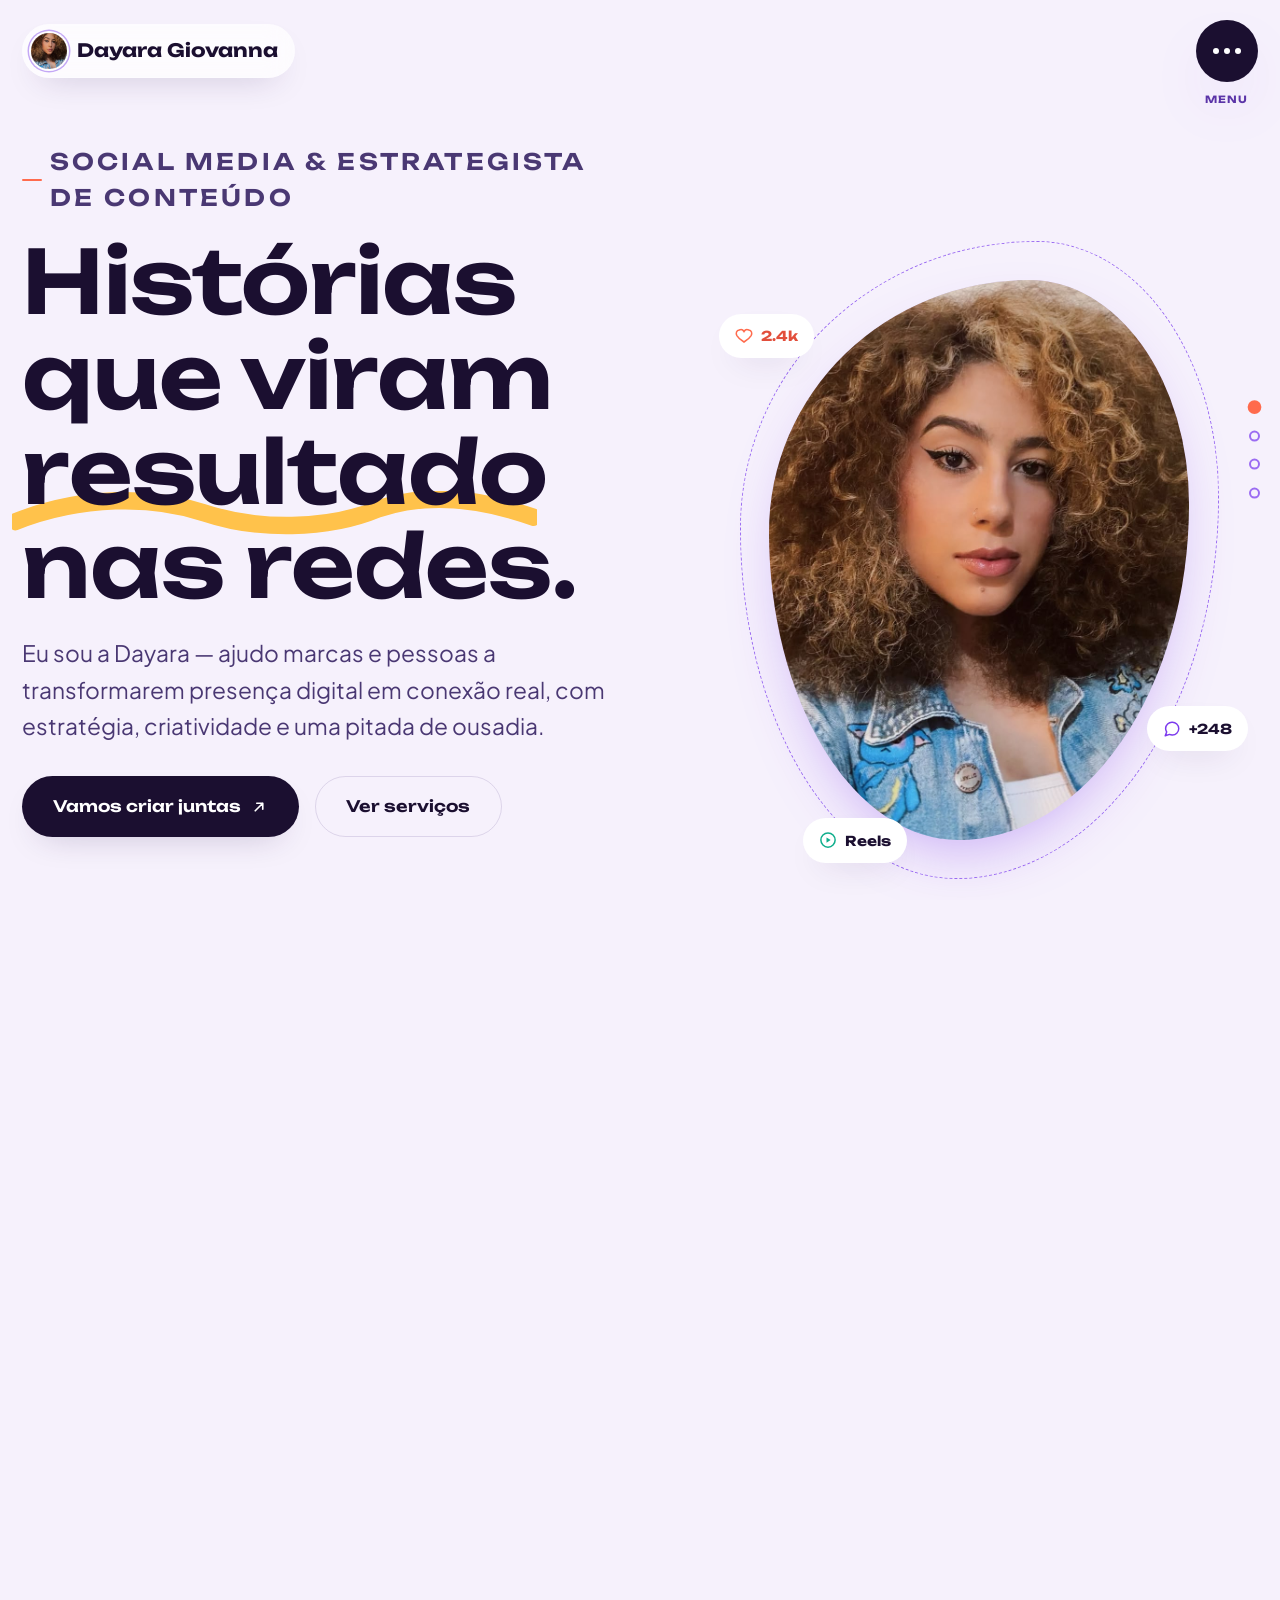
==== index.html @ fa98b8c7 "initial commit" ====
<!DOCTYPE html>
<html lang="pt-BR">
<head>
  <meta charset="UTF-8">
  <meta name="viewport" content="width=device-width, initial-scale=1.0">
  <title>Dayara Giovanna Siqueira — Social Media & Estrategista de Conteúdo</title>
  <meta name="description" content="Dayara Giovanna Siqueira é social media e estrategista de conteúdo. Gestão de redes sociais, produção de conteúdo, copywriting e branding para marcas que querem se conectar de verdade.">
  <meta name="theme-color" content="#7C3AED">
  <link rel="icon" href="data:image/svg+xml,<svg xmlns=%22http://www.w3.org/2000/svg%22 viewBox=%220 0 100 100%22><circle cx=%2250%22 cy=%2250%22 r=%2250%22 fill=%22%237C3AED%22/></svg>">
  <meta property="og:title" content="Dayara Giovanna Siqueira — Social Media & Estrategista de Conteúdo">
  <meta property="og:description" content="Comunicação boa não grita. Ela conecta. Conheça o trabalho de Dayara Giovanna Siqueira.">
  <meta property="og:type" content="website">
  <link rel="preconnect" href="https://fonts.googleapis.com">
  <link rel="preconnect" href="https://fonts.gstatic.com" crossorigin>
  <link rel="stylesheet" href="assets/css/base.css">
  <link rel="stylesheet" href="assets/css/home.css">
</head>
<body data-page="home">
  <a class="skip-link" href="#conteudo">Pular para o conteúdo</a>

  <header class="site-header">
    <div class="container">
      <a class="brand-mark" href="index.html" aria-label="Dayara Giovanna Siqueira, página inicial">
        <span class="brand-mark__dot"><img src="assets/img/hero-retrato.jpg" alt="" loading="eager"></span>
        <span class="brand-mark__name">Dayara Giovanna</span>
      </a>
      <button class="nav-toggle" type="button" aria-expanded="false" aria-controls="menu-principal">
        <span class="nav-toggle__icon" aria-hidden="true">
          <span class="nav-toggle__dots"><span></span><span></span><span></span></span>
          <svg class="nav-toggle__x" viewBox="0 0 24 24" fill="none"><path d="M6 6l12 12M18 6 6 18" stroke="currentColor" stroke-width="2.4" stroke-linecap="round"/></svg>
        </span>
        <span class="nav-toggle__label">Menu</span>
        <span class="visually-hidden">Abrir menu de navegação</span>
      </button>
    </div>
  </header>

  <nav class="nav-overlay" id="menu-principal" aria-label="Navegação principal">
    <span class="nav-close-hint">Esc para fechar</span>
    <div class="nav-overlay__links">
      <div class="nav-overlay__item"><a class="nav-overlay__link" data-nav-link="home" href="index.html"><span class="num">01</span> Home</a></div>
      <div class="nav-overlay__item"><a class="nav-overlay__link" data-nav-link="sobre" href="sobre.html"><span class="num">02</span> Sobre mim</a></div>
      <div class="nav-overlay__item"><a class="nav-overlay__link" data-nav-link="servicos" href="servicos.html"><span class="num">03</span> Serviços</a></div>
      <div class="nav-overlay__item"><a class="nav-overlay__link" data-nav-link="contato" href="contato.html"><span class="num">04</span> Contato</a></div>
    </div>
    <div class="nav-overlay__side">
      <div class="nav-overlay__blob" aria-hidden="true"></div>
      <p class="nav-overlay__quote">"Comunicação boa não grita. Ela conecta."</p>
      <div class="nav-overlay__meta">
        <a href="mailto:ola@dayarasiqueira.com">ola@dayarasiqueira.com</a>
        <a href="https://instagram.com" target="_blank" rel="noopener">Instagram ↗</a>
        <a href="https://linkedin.com" target="_blank" rel="noopener">LinkedIn ↗</a>
      </div>
    </div>
  </nav>

  <nav class="dot-rail" aria-label="Navegação rápida entre seções">
    <div class="dot-rail__item" data-nav-link="home" aria-current="page"><a class="dot-rail__dot" href="index.html" aria-label="Home"></a><span class="dot-rail__tip">Home</span></div>
    <div class="dot-rail__item" data-nav-link="sobre"><a class="dot-rail__dot" href="sobre.html" aria-label="Sobre mim"></a><span class="dot-rail__tip">Sobre mim</span></div>
    <div class="dot-rail__item" data-nav-link="servicos"><a class="dot-rail__dot" href="servicos.html" aria-label="Serviços"></a><span class="dot-rail__tip">Serviços</span></div>
    <div class="dot-rail__item" data-nav-link="contato"><a class="dot-rail__dot" href="contato.html" aria-label="Contato"></a><span class="dot-rail__tip">Contato</span></div>
  </nav>

  <main id="conteudo">
    <section class="hero">
      <div class="container">
        <div class="hero-copy">
          <p class="eyebrow">Social media & estrategista de conteúdo</p>
          <h1 class="text-balance">Histórias que viram <span class="highlight">resultado<svg viewBox="0 0 300 20" preserveAspectRatio="none" aria-hidden="true"><path d="M2 14C40 2 80 2 110 10C140 18 180 18 210 8C240 0 270 4 298 12" stroke="currentColor" stroke-width="8" fill="none" stroke-linecap="round"/></svg></span> nas redes.</h1>
          <p>Eu sou a Dayara — ajudo marcas e pessoas a transformarem presença digital em conexão real, com estratégia, criatividade e uma pitada de ousadia.</p>
          <div class="hero-copy__actions">
            <a class="btn btn--primary" href="contato.html">
              Vamos criar juntas
              <svg viewBox="0 0 24 24" fill="none" aria-hidden="true"><path d="M7 17 17 7M17 7H9M17 7V15" stroke="currentColor" stroke-width="2.2" stroke-linecap="round" stroke-linejoin="round"/></svg>
            </a>
            <a class="btn btn--outline" href="servicos.html">Ver serviços</a>
          </div>
          <div class="hero-stats">
            <div class="hero-stats__item"><strong>+120</strong><span>Campanhas criadas</span></div>
            <div class="hero-stats__item"><strong>+45</strong><span>Marcas atendidas</span></div>
            <div class="hero-stats__item"><strong>8 anos</strong><span>De estratégia digital</span></div>
          </div>
        </div>

        <div class="hero-visual">
          <div class="hero-visual__ring" aria-hidden="true"></div>
          <div class="hero-visual__frame">
            <img src="assets/img/hero-retrato.jpg" alt="Retrato de Dayara Giovanna Siqueira, sorriso confiante e cabelo cacheado, vestindo jaqueta jeans" loading="eager" fetchpriority="high">
          </div>
          <div class="hero-visual__badge hero-visual__badge--like" aria-hidden="true">
            <svg viewBox="0 0 24 24" fill="none"><path d="M12 20s-7-4.3-9.5-8.6C.7 8.1 2 4.5 5.6 4a5 5 0 0 1 6.4 2 5 5 0 0 1 6.4-2c3.6.5 4.9 4.1 3.1 7.4C19 15.7 12 20 12 20Z" stroke="currentColor" stroke-width="2"/></svg>
            2.4k
          </div>
          <div class="hero-visual__badge hero-visual__badge--comment" aria-hidden="true">
            <svg viewBox="0 0 24 24" fill="none"><path d="M21 11.5a8.4 8.4 0 0 1-8.9 8.4 9 9 0 0 1-3.4-.7L3 21l1.9-5A8.3 8.3 0 0 1 3.5 11 8.4 8.4 0 0 1 12 3a8.5 8.5 0 0 1 9 8.5Z" stroke="currentColor" stroke-width="2" stroke-linejoin="round"/></svg>
            +248
          </div>
          <div class="hero-visual__badge hero-visual__badge--play" aria-hidden="true">
            <svg viewBox="0 0 24 24" fill="none"><circle cx="12" cy="12" r="9.5" stroke="currentColor" stroke-width="2"/><path d="M10 8.5 15.5 12 10 15.5V8.5Z" fill="currentColor"/></svg>
            Reels
          </div>
        </div>
      </div>

      <div class="hero-scroll-cue" aria-hidden="true"><span class="line"></span>Role</div>
    </section>

    <div class="marquee" aria-hidden="true">
      <div class="marquee__track">
        <span>Estratégia<span>Conteúdo</span><span>Design</span><span>Copywriting</span><span>Tráfego</span><span>Branding</span></span>
        <span>Estratégia<span>Conteúdo</span><span>Design</span><span>Copywriting</span><span>Tráfego</span><span>Branding</span></span>
      </div>
    </div>

    <section class="section services-preview">
      <div class="container">
        <div class="services-preview__head reveal">
          <div>
            <p class="eyebrow">O que eu faço</p>
            <h2 class="text-balance">Soluções completas para sua marca falar mais alto.</h2>
          </div>
          <a class="btn btn--outline" href="servicos.html">Todos os serviços</a>
        </div>

        <div class="services-grid reveal-stagger">
          <article class="service-card">
            <div class="service-card__icon">
              <svg viewBox="0 0 24 24" fill="none"><path d="M3 11v2a2 2 0 0 0 2 2h1l3 5 1-1-1.5-4H12l7 3V6l-7 3H5a2 2 0 0 0-2 2Z" stroke="currentColor" stroke-width="1.8" stroke-linejoin="round"/></svg>
            </div>
            <h3>Gestão de redes sociais</h3>
            <p>Planejamento, produção e publicação com consistência de marca e olhar estratégico.</p>
            <a class="service-card__link" href="servicos.html">Saiba mais <svg viewBox="0 0 24 24" fill="none" aria-hidden="true"><path d="M7 17 17 7M17 7H9M17 7V15" stroke="currentColor" stroke-width="2.2" stroke-linecap="round" stroke-linejoin="round"/></svg></a>
          </article>
          <article class="service-card">
            <div class="service-card__icon">
              <svg viewBox="0 0 24 24" fill="none"><rect x="3" y="4" width="18" height="17" rx="3" stroke="currentColor" stroke-width="1.8"/><path d="M3 9h18M8 2v4M16 2v4" stroke="currentColor" stroke-width="1.8" stroke-linecap="round"/></svg>
            </div>
            <h3>Estratégia de conteúdo</h3>
            <p>Calendário editorial orientado por dados, persona e objetivos reais de negócio.</p>
            <a class="service-card__link" href="servicos.html">Saiba mais <svg viewBox="0 0 24 24" fill="none" aria-hidden="true"><path d="M7 17 17 7M17 7H9M17 7V15" stroke="currentColor" stroke-width="2.2" stroke-linecap="round" stroke-linejoin="round"/></svg></a>
          </article>
          <article class="service-card">
            <div class="service-card__icon">
              <svg viewBox="0 0 24 24" fill="none"><rect x="3" y="6" width="14" height="12" rx="2.5" stroke="currentColor" stroke-width="1.8"/><path d="M17 10.5 21 8v8l-4-2.5" stroke="currentColor" stroke-width="1.8" stroke-linejoin="round"/></svg>
            </div>
            <h3>Produção de conteúdo</h3>
            <p>Direção criativa de fotos e vídeos pensada para reter atenção nos primeiros segundos.</p>
            <a class="service-card__link" href="servicos.html">Saiba mais <svg viewBox="0 0 24 24" fill="none" aria-hidden="true"><path d="M7 17 17 7M17 7H9M17 7V15" stroke="currentColor" stroke-width="2.2" stroke-linecap="round" stroke-linejoin="round"/></svg></a>
          </article>
          <article class="service-card">
            <div class="service-card__icon">
              <svg viewBox="0 0 24 24" fill="none"><path d="M4 20 15 9l1.5 1.5L5.5 21.5H4V20Z" stroke="currentColor" stroke-width="1.8" stroke-linejoin="round"/><path d="M14 8l2-2 2 2-2 2-2-2Z" stroke="currentColor" stroke-width="1.8" stroke-linejoin="round"/></svg>
            </div>
            <h3>Copywriting & branding</h3>
            <p>Voz de marca, legendas e posicionamento que soam como você — só que mais afiados.</p>
            <a class="service-card__link" href="servicos.html">Saiba mais <svg viewBox="0 0 24 24" fill="none" aria-hidden="true"><path d="M7 17 17 7M17 7H9M17 7V15" stroke="currentColor" stroke-width="2.2" stroke-linecap="round" stroke-linejoin="round"/></svg></a>
          </article>
        </div>
      </div>
    </section>

    <section class="section">
      <div class="container">
        <div class="manifesto reveal">
          <div class="manifesto__blob manifesto__blob--a" aria-hidden="true"></div>
          <div class="manifesto__blob manifesto__blob--b" aria-hidden="true"></div>
          <p>"Comunicação boa não grita. Ela conecta."</p>
          <cite>— Dayara Giovanna Siqueira</cite>
        </div>
      </div>
    </section>

    <section class="section feed-preview">
      <div class="container feed-teaser">
        <div class="feed-teaser__bubble reveal">
          <p>"Autenticidade não é tendência, é estratégia de longo prazo."</p>
          <div class="feed-teaser__author">
            <span class="feed-teaser__avatar"><img src="assets/img/sobre-retrato-01.jpg" alt="" loading="lazy"></span>
            <span>Dayara Giovanna · pensamentos soltos</span>
          </div>
          <span class="feed-teaser__reactions">❤ 182</span>
        </div>
        <div class="feed-teaser__copy reveal">
          <p class="eyebrow">Sobre mim</p>
          <h2 class="text-balance">Um pouco de mim, sem filtro, direto no feed pessoal.</h2>
          <p>No "Sobre mim" eu compartilho bastidores, aprendizados e opiniões sobre marketing, redes sociais e criatividade — como se fosse uma conversa entre a gente.</p>
          <a class="btn btn--primary" href="sobre.html">
            Ler meus pensamentos
            <svg viewBox="0 0 24 24" fill="none" aria-hidden="true"><path d="M7 17 17 7M17 7H9M17 7V15" stroke="currentColor" stroke-width="2.2" stroke-linecap="round" stroke-linejoin="round"/></svg>
          </a>
        </div>
      </div>
    </section>

    <section class="section">
      <div class="container">
        <div class="cta-band reveal">
          <p class="eyebrow">Vamos trabalhar juntas?</p>
          <h2>Pronta para sua marca ser lembrada?</h2>
          <p>Me conta sobre seu projeto e vamos desenhar uma estratégia de conteúdo que conversa de verdade com quem importa.</p>
          <a class="btn btn--primary" href="contato.html">
            Iniciar conversa
            <svg viewBox="0 0 24 24" fill="none" aria-hidden="true"><path d="M7 17 17 7M17 7H9M17 7V15" stroke="currentColor" stroke-width="2.2" stroke-linecap="round" stroke-linejoin="round"/></svg>
          </a>
        </div>
      </div>
    </section>
  </main>

  <footer class="site-footer">
    <div class="footer-blob" aria-hidden="true"></div>
    <div class="container">
      <div class="footer-grid">
        <div class="footer-brand">
          <h3>Dayara Giovanna Siqueira</h3>
          <p>Social media & estrategista de conteúdo, criando comunicação que conecta marcas a pessoas.</p>
        </div>
        <div class="footer-col">
          <h4>Navegação</h4>
          <ul>
            <li><a href="index.html">Home</a></li>
            <li><a href="sobre.html">Sobre mim</a></li>
            <li><a href="servicos.html">Serviços</a></li>
            <li><a href="contato.html">Contato</a></li>
          </ul>
        </div>
        <div class="footer-col">
          <h4>Conecte-se</h4>
          <ul>
            <li><a href="mailto:ola@dayarasiqueira.com">ola@dayarasiqueira.com</a></li>
            <li><a href="https://instagram.com" target="_blank" rel="noopener">Instagram</a></li>
            <li><a href="https://linkedin.com" target="_blank" rel="noopener">LinkedIn</a></li>
          </ul>
        </div>
      </div>
      <div class="footer-bottom">
        <span>© 2026 Dayara Giovanna Siqueira. Todos os direitos reservados.</span>
        <span>Protótipo de projeto — pessoa fictícia.</span>
      </div>
    </div>
  </footer>

  <script src="assets/js/main.js"></script>
</body>
</html>
---- assets/css/base.css ----
/* ==========================================================================
   DAYARA GIOVANNA — DESIGN SYSTEM BASE
   Tokens, reset, tipografia, navegação e componentes globais
   ========================================================================== */

@import url('https://fonts.googleapis.com/css2?family=Unbounded:wght@400;500;600;700;800;900&family=Plus+Jakarta+Sans:ital,wght@0,400;0,500;0,600;0,700;0,800;1,500&display=swap');

:root {
  /* ---- Paleta: roxo lilás + acentos vibrantes de publicidade ---- */
  --lilac-bg: #F6F1FC;
  --lilac-bg-soft: #FBF8FE;
  --lilac-panel: #ECE1FA;
  --lilac-panel-2: #E3D2F9;
  --white: #FFFFFF;

  --purple-950: #170B2B;
  --purple-800: #2E1A54;
  --purple-700: #402876;
  --purple-600: #5B34A8;
  --purple-500: #7C3AED;
  --purple-400: #9B6CF2;
  --purple-300: #C4A8F5;
  --purple-200: #DFCBFA;
  --purple-100: #EFE6FC;

  --coral-600: #E24E3B;
  --coral-500: #FF6B4D;
  --coral-300: #FFB199;
  --coral-100: #FFE4DA;

  --mint-600: #0FAE8C;
  --mint-500: #21CDA8;
  --mint-100: #D6F7EE;

  --gold-500: #FFC24B;
  --gold-100: #FFEFCE;

  --ink: #1B0F30;
  --body-text: #4A3873;
  --muted: #7863A3;
  --line: rgba(64, 40, 118, 0.14);

  /* ---- Tipografia ---- */
  --font-display: 'Unbounded', system-ui, sans-serif;
  --font-body: 'Plus Jakarta Sans', system-ui, sans-serif;

  --fs-xs: clamp(0.78rem, 0.75rem + 0.1vw, 0.85rem);
  --fs-sm: clamp(0.9rem, 0.87rem + 0.15vw, 1rem);
  --fs-base: clamp(1rem, 0.96rem + 0.2vw, 1.125rem);
  --fs-md: clamp(1.2rem, 1.1rem + 0.4vw, 1.5rem);
  --fs-lg: clamp(1.6rem, 1.4rem + 0.9vw, 2.3rem);
  --fs-xl: clamp(1.9rem, 1.5rem + 1.7vw, 3.6rem);
  --fs-2xl: clamp(2.15rem, 1.7rem + 2.7vw, 5.4rem);
  --fs-3xl: clamp(2.5rem, 1.8rem + 4.6vw, 7.8rem);

  /* ---- Espaçamento ---- */
  --space-2xs: 0.4rem;
  --space-xs: 0.75rem;
  --space-sm: 1.25rem;
  --space-md: 2rem;
  --space-lg: 3.5rem;
  --space-xl: 6rem;
  --space-2xl: 9rem;

  --container: 1240px;
  --radius-sm: 14px;
  --radius-md: 26px;
  --radius-lg: 40px;
  --radius-pill: 999px;

  --ease-out: cubic-bezier(0.16, 1, 0.3, 1);
  --ease-soft: cubic-bezier(0.4, 0, 0.2, 1);
  --dur-fast: 0.25s;
  --dur-base: 0.5s;
  --dur-slow: 0.9s;

  --shadow-soft: 0 20px 50px -25px rgba(46, 26, 84, 0.35);
  --shadow-card: 0 14px 34px -18px rgba(46, 26, 84, 0.28);
  --shadow-lift: 0 26px 60px -20px rgba(124, 58, 237, 0.4);
}

/* ---- Reset ---- */
*, *::before, *::after { box-sizing: border-box; }
* { margin: 0; }
html { scroll-behavior: smooth; }
@media (prefers-reduced-motion: reduce) {
  html { scroll-behavior: auto; }
  *, *::before, *::after {
    animation-duration: 0.001ms !important;
    animation-iteration-count: 1 !important;
    transition-duration: 0.001ms !important;
    scroll-behavior: auto !important;
  }
}

html, body { height: 100%; }
html { overflow-x: hidden; }
body {
  font-family: var(--font-body);
  font-size: var(--fs-base);
  color: var(--body-text);
  background: var(--lilac-bg);
  line-height: 1.6;
  -webkit-font-smoothing: antialiased;
  overflow-x: hidden;
}

img, picture, video, svg { display: block; max-width: 100%; }
img { height: auto; }
a { color: inherit; text-decoration: none; }
ul, ol { list-style: none; padding: 0; }
button, input, textarea, select { font: inherit; color: inherit; }
button { cursor: pointer; background: none; border: none; }

h1, h2, h3, h4 {
  font-family: var(--font-display);
  color: var(--ink);
  line-height: 1.08;
  letter-spacing: -0.01em;
  font-weight: 600;
}

::selection { background: var(--purple-500); color: var(--white); }

:focus-visible {
  outline: 3px solid var(--purple-500);
  outline-offset: 3px;
  border-radius: 4px;
}

.container {
  width: min(100% - 2.8rem, var(--container));
  margin-inline: auto;
}

.skip-link {
  position: absolute;
  top: -100px;
  left: 1rem;
  background: var(--ink);
  color: var(--white);
  padding: 0.8rem 1.4rem;
  border-radius: var(--radius-sm);
  z-index: 999;
  transition: top var(--dur-fast) var(--ease-out);
}
.skip-link:focus { top: 1rem; }

.eyebrow {
  display: inline-flex;
  align-items: center;
  gap: 0.5rem;
  font-family: var(--font-display);
  font-size: var(--fs-xs);
  font-weight: 600;
  letter-spacing: 0.14em;
  text-transform: uppercase;
  color: var(--purple-600);
}
.eyebrow::before {
  content: '';
  width: 26px;
  height: 2px;
  background: var(--coral-500);
  border-radius: 2px;
}

.section {
  padding-block: var(--space-xl);
  position: relative;
}

.text-balance { text-wrap: balance; }

.highlight {
  position: relative;
  white-space: nowrap;
}
.highlight svg {
  position: absolute;
  left: -2%;
  bottom: -0.12em;
  width: 104%;
  height: 0.5em;
  z-index: -1;
  color: var(--gold-500);
}

/* ---- Botões ---- */
.btn {
  display: inline-flex;
  align-items: center;
  gap: 0.6rem;
  font-family: var(--font-display);
  font-weight: 600;
  font-size: var(--fs-sm);
  padding: 1.05rem 1.9rem;
  border-radius: var(--radius-pill);
  transition: transform var(--dur-fast) var(--ease-out), box-shadow var(--dur-fast) var(--ease-out), background var(--dur-fast) var(--ease-out);
  white-space: nowrap;
}
.btn svg { width: 18px; height: 18px; transition: transform var(--dur-fast) var(--ease-out); }
.btn:hover svg { transform: translate(3px, -3px); }
.btn:hover { transform: translateY(-3px); }
.btn:active { transform: translateY(-1px); }

.btn--primary {
  background: var(--ink);
  color: var(--white);
  box-shadow: var(--shadow-card);
}
.btn--primary:hover { background: var(--purple-500); box-shadow: var(--shadow-lift); }

.btn--coral {
  background: var(--coral-500);
  color: var(--white);
  box-shadow: 0 18px 40px -16px rgba(226, 78, 59, 0.55);
}
.btn--coral:hover { background: var(--coral-600); }

.btn--outline {
  background: transparent;
  color: var(--ink);
  border: 1.5px solid var(--line);
}
.btn--outline:hover { border-color: var(--purple-500); background: var(--purple-100); }

.btn--ghost {
  background: var(--white);
  color: var(--ink);
  box-shadow: var(--shadow-card);
}
.btn--ghost:hover { background: var(--purple-100); }

/* ---- Tag / pill ---- */
.pill {
  display: inline-flex;
  align-items: center;
  gap: 0.45rem;
  font-size: var(--fs-xs);
  font-weight: 600;
  padding: 0.5rem 1rem;
  border-radius: var(--radius-pill);
  background: var(--white);
  color: var(--purple-700);
  box-shadow: var(--shadow-card);
}

/* ==========================================================================
   NAVEGAÇÃO — marca fixa + gatilho de menu + overlay fullscreen
   ========================================================================== */

.site-header {
  position: fixed;
  inset: 0 0 auto 0;
  z-index: 250;
  padding: var(--space-sm) 0 0;
  pointer-events: none;
}
.site-header .container {
  display: flex;
  align-items: center;
  justify-content: space-between;
}

.brand-mark {
  pointer-events: auto;
  display: inline-flex;
  align-items: center;
  gap: 0.6rem;
  font-family: var(--font-display);
  font-weight: 700;
  font-size: 1.15rem;
  color: var(--ink);
  background: rgba(255,255,255,0.72);
  backdrop-filter: blur(14px);
  padding: 0.55rem 1.1rem 0.55rem 0.55rem;
  border-radius: var(--radius-pill);
  box-shadow: var(--shadow-card);
  transition: transform var(--dur-fast) var(--ease-out);
}
.brand-mark:hover { transform: translateY(-2px); }
.brand-mark__dot {
  width: 36px;
  height: 36px;
  border-radius: 50%;
  overflow: hidden;
  flex-shrink: 0;
  box-shadow: 0 0 0 2px var(--white), 0 0 0 3.5px var(--purple-300);
}
.brand-mark__dot img {
  width: 100%;
  height: 100%;
  object-fit: cover;
  object-position: center 60%;
  display: block;
}

/* Gatilho do menu: três pontinhos que dão lugar a um X ao abrir */
.nav-toggle {
  pointer-events: auto;
  position: relative;
  width: 62px;
  height: 62px;
  border-radius: 50%;
  background: var(--ink);
  box-shadow: var(--shadow-lift);
  display: grid;
  place-items: center;
  transition: transform var(--dur-fast) var(--ease-out), background var(--dur-fast) var(--ease-out);
}
.nav-toggle:hover { transform: scale(1.06); }

.nav-toggle__icon {
  position: relative;
  width: 22px;
  height: 22px;
  display: flex;
  align-items: center;
  justify-content: center;
}
.nav-toggle__dots {
  position: absolute;
  inset: 0;
  display: flex;
  align-items: center;
  justify-content: center;
  gap: 5px;
  transition: opacity var(--dur-fast) var(--ease-out), transform var(--dur-fast) var(--ease-out);
}
.nav-toggle__dots span {
  width: 6px;
  height: 6px;
  border-radius: 50%;
  background: var(--white);
  flex-shrink: 0;
}
.nav-toggle__x {
  position: absolute;
  inset: 0;
  width: 22px;
  height: 22px;
  color: var(--white);
  opacity: 0;
  transform: rotate(-35deg) scale(0.5);
  transition: opacity var(--dur-base) var(--ease-out), transform var(--dur-base) var(--ease-out);
}
.nav-toggle[aria-expanded="true"] .nav-toggle__dots {
  opacity: 0;
  transform: scale(0.4);
}
.nav-toggle[aria-expanded="true"] .nav-toggle__x {
  opacity: 1;
  transform: rotate(0deg) scale(1);
}

.nav-toggle__label {
  position: absolute;
  bottom: -1.6rem;
  font-family: var(--font-display);
  font-size: 0.62rem;
  letter-spacing: 0.12em;
  text-transform: uppercase;
  color: var(--purple-600);
  font-weight: 700;
}
.nav-toggle[aria-expanded="true"] { background: var(--coral-500); }

.nav-overlay {
  position: fixed;
  inset: 0;
  z-index: 200;
  background: var(--purple-950);
  display: grid;
  grid-template-columns: 1.15fr 0.85fr;
  visibility: hidden;
  opacity: 0;
  transition: opacity var(--dur-base) var(--ease-soft), visibility 0s linear var(--dur-base);
}
.nav-overlay.is-open {
  visibility: visible;
  opacity: 1;
  transition: opacity var(--dur-base) var(--ease-soft);
}
.nav-overlay__links {
  padding: clamp(6.5rem, 10vw, 9rem) clamp(1.8rem, 6vw, 6rem) var(--space-lg);
  display: flex;
  flex-direction: column;
  justify-content: center;
  gap: 0.4rem;
  position: relative;
}
.nav-overlay__item {
  overflow: hidden;
}
.nav-overlay__link {
  display: flex;
  align-items: baseline;
  gap: 1.1rem;
  font-family: var(--font-display);
  font-size: clamp(2.6rem, 5.5vw, 5rem);
  font-weight: 600;
  color: var(--purple-200);
  padding: 0.28em 0;
  transform: translateY(110%);
  transition: transform var(--dur-slow) var(--ease-out), color var(--dur-fast) var(--ease-out);
  border-bottom: 1px solid rgba(255,255,255,0.08);
}
.nav-overlay.is-open .nav-overlay__link { transform: translateY(0); }
.nav-overlay__link span.num {
  font-family: var(--font-body);
  font-size: 0.85rem;
  font-weight: 600;
  color: var(--coral-500);
}
.nav-overlay__link:hover,
.nav-overlay__link:focus-visible,
.nav-overlay__link[aria-current="page"] {
  color: var(--white);
}
.nav-overlay__link:hover span.num,
.nav-overlay__link[aria-current="page"] span.num { color: var(--mint-500); }

.nav-overlay__side {
  background: var(--purple-800);
  padding: clamp(6.5rem, 10vw, 9rem) clamp(1.8rem, 5vw, 4rem) var(--space-lg);
  display: flex;
  flex-direction: column;
  justify-content: space-between;
  position: relative;
  overflow: hidden;
}
.nav-overlay__quote {
  font-family: var(--font-display);
  font-size: var(--fs-md);
  color: var(--purple-100);
  max-width: 24ch;
  line-height: 1.3;
}
.nav-overlay__meta {
  display: flex;
  flex-direction: column;
  gap: 1.1rem;
}
.nav-overlay__meta a {
  font-weight: 600;
  color: var(--purple-200);
  border-bottom: 1px solid transparent;
  transition: color var(--dur-fast), border-color var(--dur-fast);
  width: fit-content;
}
.nav-overlay__meta a:hover { color: var(--white); border-color: var(--coral-500); }
.nav-overlay__blob {
  position: absolute;
  right: -20%;
  bottom: -15%;
  width: 60%;
  aspect-ratio: 1;
  background: radial-gradient(circle at 30% 30%, var(--purple-500), transparent 70%);
  filter: blur(10px);
  opacity: 0.55;
  border-radius: 50%;
}

.nav-close-hint {
  position: absolute;
  bottom: var(--space-sm);
  left: clamp(1.8rem, 6vw, 6rem);
  color: var(--purple-300);
  font-size: var(--fs-xs);
  letter-spacing: 0.1em;
  text-transform: uppercase;
  z-index: 1;
}

@media (max-width: 760px) {
  .nav-close-hint { left: 1.6rem; bottom: 1.3rem; }
}

body.nav-open { overflow: hidden; }

/* ---- Trilho de pontos (navegação secundária, desktop) ---- */
.dot-rail {
  position: fixed;
  right: var(--space-sm);
  top: 50%;
  transform: translateY(-50%);
  z-index: 90;
  display: flex;
  flex-direction: column;
  align-items: center;
  gap: 1.1rem;
  pointer-events: auto;
}
.dot-rail__item { position: relative; display: flex; align-items: center; }
.dot-rail__dot {
  width: 11px;
  height: 11px;
  border-radius: 50%;
  border: 2px solid var(--purple-400);
  background: transparent;
  transition: background var(--dur-fast), transform var(--dur-fast), border-color var(--dur-fast);
}
.dot-rail__item[aria-current="page"] .dot-rail__dot,
.dot-rail__item:hover .dot-rail__dot {
  background: var(--coral-500);
  border-color: var(--coral-500);
  transform: scale(1.25);
}
.dot-rail__tip {
  position: absolute;
  right: 130%;
  white-space: nowrap;
  font-family: var(--font-display);
  font-size: 0.7rem;
  font-weight: 600;
  letter-spacing: 0.06em;
  text-transform: uppercase;
  background: var(--ink);
  color: var(--white);
  padding: 0.35rem 0.7rem;
  border-radius: var(--radius-pill);
  opacity: 0;
  transform: translateX(6px);
  transition: opacity var(--dur-fast) var(--ease-out), transform var(--dur-fast) var(--ease-out);
}
.dot-rail__item:hover .dot-rail__tip,
.dot-rail__item:focus-within .dot-rail__tip { opacity: 1; transform: translateX(0); }

@media (max-width: 960px) {
  .dot-rail { display: none; }
}

@media (max-width: 760px) {
  .nav-overlay { grid-template-columns: 1fr; }
  .nav-overlay__side { display: none; }
  .nav-overlay__links { padding: clamp(6rem, 22vw, 7.5rem) 1.6rem var(--space-lg); }
  .nav-overlay__link { font-size: clamp(2.1rem, 11vw, 2.8rem); gap: 0.8rem; }
}

@media (max-width: 420px) {
  .brand-mark__name { display: none; }
  .brand-mark { padding: 0.55rem; }
}

/* ---- Banner de chamada (CTA), reutilizado em várias páginas ---- */
.cta-band {
  background: linear-gradient(135deg, var(--purple-500), var(--coral-500));
  border-radius: var(--radius-lg);
  padding: clamp(3rem, 7vw, 5rem);
  text-align: center;
  color: var(--white);
  position: relative;
  overflow: hidden;
}
.cta-band .eyebrow { justify-content: center; color: rgba(255,255,255,0.85); }
.cta-band .eyebrow::before { background: var(--white); }
.cta-band h2 {
  color: var(--white);
  font-size: var(--fs-2xl);
  max-width: 20ch;
  margin: 1rem auto 0.9rem;
}
.cta-band p { color: rgba(255,255,255,0.88); max-width: 46ch; margin: 0 auto var(--space-md); }
.cta-band .btn--primary { background: var(--white); color: var(--ink); box-shadow: 0 20px 50px -20px rgba(0,0,0,0.4); }
.cta-band .btn--primary:hover { background: var(--ink); color: var(--white); }

/* ---- Rodapé ---- */
.site-footer {
  background: var(--ink);
  color: var(--purple-200);
  padding-block: var(--space-lg) var(--space-md);
  position: relative;
  overflow: hidden;
}
.site-footer a { transition: color var(--dur-fast); }
.site-footer a:hover { color: var(--white); }
.footer-grid {
  display: grid;
  grid-template-columns: 1.3fr 1fr 1fr;
  gap: var(--space-md);
  padding-bottom: var(--space-lg);
  border-bottom: 1px solid rgba(255,255,255,0.1);
}
.footer-brand h3 {
  color: var(--white);
  font-size: var(--fs-lg);
  margin-bottom: 1rem;
}
.footer-brand p { max-width: 36ch; color: var(--purple-300); }
.footer-col h4 {
  font-family: var(--font-display);
  color: var(--white);
  font-size: 0.85rem;
  letter-spacing: 0.08em;
  text-transform: uppercase;
  margin-bottom: 1.1rem;
}
.footer-col ul { display: flex; flex-direction: column; gap: 0.7rem; }
.footer-bottom {
  display: flex;
  justify-content: space-between;
  align-items: center;
  flex-wrap: wrap;
  gap: 1rem;
  padding-top: var(--space-md);
  font-size: var(--fs-xs);
  color: var(--purple-400);
}
.footer-blob {
  position: absolute;
  top: -30%;
  left: -10%;
  width: 40%;
  aspect-ratio: 1;
  background: radial-gradient(circle, var(--purple-700), transparent 70%);
  opacity: 0.5;
}

@media (max-width: 760px) {
  .footer-grid { grid-template-columns: 1fr; gap: var(--space-lg); }
}

/* ---- Cursor de destaque (desktop com ponteiro fino) ---- */
.cursor-dot {
  position: fixed;
  top: 0; left: 0;
  width: 14px; height: 14px;
  border-radius: 50%;
  background: var(--coral-500);
  pointer-events: none;
  z-index: 999;
  mix-blend-mode: difference;
  transform: translate(-50%, -50%);
  transition: width var(--dur-fast) var(--ease-out), height var(--dur-fast) var(--ease-out), opacity var(--dur-fast);
  opacity: 0;
}
.cursor-dot.is-active { opacity: 1; }
.cursor-dot.is-big { width: 46px; height: 46px; }

@media (hover: none), (pointer: coarse) {
  .cursor-dot { display: none; }
}

/* ---- Reveal on scroll ---- */
.reveal {
  opacity: 0;
  transform: translateY(36px);
  transition: opacity 0.9s var(--ease-out), transform 0.9s var(--ease-out);
}
.reveal.is-visible { opacity: 1; transform: translateY(0); }
.reveal-stagger > * {
  opacity: 0;
  transform: translateY(30px);
  transition: opacity 0.7s var(--ease-out), transform 0.7s var(--ease-out);
}
.reveal-stagger.is-visible > * { opacity: 1; transform: translateY(0); }
.reveal-stagger.is-visible > *:nth-child(1) { transition-delay: 0.02s; }
.reveal-stagger.is-visible > *:nth-child(2) { transition-delay: 0.1s; }
.reveal-stagger.is-visible > *:nth-child(3) { transition-delay: 0.18s; }
.reveal-stagger.is-visible > *:nth-child(4) { transition-delay: 0.26s; }
.reveal-stagger.is-visible > *:nth-child(5) { transition-delay: 0.34s; }
.reveal-stagger.is-visible > *:nth-child(6) { transition-delay: 0.42s; }

/* ---- Marquee ---- */
.marquee {
  overflow: hidden;
  white-space: nowrap;
  border-block: 1.5px solid var(--line);
  padding-block: var(--space-sm);
}
.marquee__track {
  display: inline-flex;
  gap: 2.5rem;
  animation: marquee 28s linear infinite;
}
.marquee:hover .marquee__track { animation-play-state: paused; }
.marquee__track span {
  font-family: var(--font-display);
  font-size: clamp(1.1rem, 2.4vw, 1.9rem);
  color: var(--purple-300);
  display: inline-flex;
  align-items: center;
  gap: 2.5rem;
}
.marquee__track span::after { content: '✦'; color: var(--coral-500); font-size: 1rem; }
@keyframes marquee {
  from { transform: translateX(0); }
  to { transform: translateX(-50%); }
}

/* ---- Skip/util ---- */
.visually-hidden {
  position: absolute !important;
  width: 1px; height: 1px;
  overflow: hidden;
  clip: rect(0 0 0 0);
  white-space: nowrap;
}

@media (max-width: 720px) {
  .section { padding-block: var(--space-lg); }
}
---- assets/css/home.css ----
/* ============================== HOME ============================== */

.hero {
  min-height: 100svh;
  display: grid;
  align-items: center;
  padding-top: clamp(6rem, 12vw, 9rem);
  padding-bottom: var(--space-lg);
  position: relative;
}
.hero .container {
  display: grid;
  grid-template-columns: 1.05fr 0.95fr;
  gap: clamp(2rem, 5vw, 4rem);
  align-items: center;
}

.hero-copy h1 {
  font-size: var(--fs-3xl);
  margin-block: 1.1rem 1.4rem;
}
.hero-copy p {
  max-width: 46ch;
  font-size: var(--fs-md);
  color: var(--body-text);
}
.hero-copy__actions {
  display: flex;
  flex-wrap: wrap;
  gap: 1rem;
  margin-top: var(--space-md);
}

.hero-stats {
  display: flex;
  gap: clamp(1.4rem, 4vw, 2.6rem);
  margin-top: var(--space-lg);
  flex-wrap: wrap;
}
.hero-stats__item strong {
  display: block;
  font-family: var(--font-display);
  font-size: var(--fs-lg);
  color: var(--ink);
}
.hero-stats__item span {
  font-size: var(--fs-xs);
  color: var(--muted);
  font-weight: 600;
  text-transform: uppercase;
  letter-spacing: 0.06em;
}

.hero-visual {
  position: relative;
  justify-self: center;
  width: min(100%, 420px);
  aspect-ratio: 3 / 4;
}
.hero-visual__ring {
  position: absolute;
  inset: -7%;
  border: 1.5px dashed var(--purple-400);
  border-radius: 62% 38% 55% 45% / 45% 40% 60% 55%;
  animation: spin 26s linear infinite;
}
.hero-visual__frame {
  position: absolute;
  inset: 0;
  overflow: hidden;
  border-radius: 62% 38% 55% 45% / 45% 40% 60% 55%;
  animation: blobmorph 14s ease-in-out infinite;
  box-shadow: var(--shadow-lift);
  background: var(--purple-200);
}
.hero-visual__frame img {
  width: 100%;
  height: 100%;
  object-fit: cover;
  object-position: center 60%;
}
@keyframes spin { to { transform: rotate(360deg); } }
@keyframes blobmorph {
  0%, 100% { border-radius: 62% 38% 55% 45% / 45% 40% 60% 55%; }
  50% { border-radius: 45% 55% 40% 60% / 55% 45% 55% 45%; }
}

.hero-visual__badge {
  position: absolute;
  display: inline-flex;
  align-items: center;
  gap: 0.5rem;
  background: var(--white);
  padding: 0.7rem 1rem;
  border-radius: var(--radius-pill);
  box-shadow: var(--shadow-card);
  font-family: var(--font-display);
  font-weight: 700;
  font-size: 0.85rem;
  color: var(--ink);
  animation: floaty 5s ease-in-out infinite;
}
.hero-visual__badge svg { width: 18px; height: 18px; }
.hero-visual__badge--like { top: 6%; left: -12%; color: var(--coral-600); animation-delay: 0.2s; }
.hero-visual__badge--like svg { color: var(--coral-500); }
.hero-visual__badge--comment { bottom: 16%; right: -14%; animation-delay: 1s; }
.hero-visual__badge--comment svg { color: var(--purple-500); }
.hero-visual__badge--play { bottom: -4%; left: 8%; animation-delay: 1.8s; }
.hero-visual__badge--play svg { color: var(--mint-600); }
@keyframes floaty {
  0%, 100% { transform: translateY(0); }
  50% { transform: translateY(-12px); }
}

.hero-scroll-cue {
  position: absolute;
  bottom: var(--space-md);
  left: 50%;
  transform: translateX(-50%);
  display: flex;
  flex-direction: column;
  align-items: center;
  gap: 0.5rem;
  color: var(--purple-500);
  font-size: var(--fs-xs);
  font-weight: 600;
  letter-spacing: 0.08em;
  text-transform: uppercase;
}
.hero-scroll-cue span.line {
  width: 1.5px;
  height: 34px;
  background: linear-gradient(var(--purple-500), transparent);
  animation: scrollcue 1.8s ease-in-out infinite;
}
@keyframes scrollcue {
  0% { transform: scaleY(0); transform-origin: top; }
  50% { transform: scaleY(1); transform-origin: top; }
  51% { transform-origin: bottom; }
  100% { transform: scaleY(0); transform-origin: bottom; }
}

@media (max-width: 900px) {
  .hero .container { grid-template-columns: 1fr; text-align: center; }
  .hero-copy p { margin-inline: auto; }
  .hero-copy__actions { justify-content: center; }
  .hero-stats { justify-content: center; }
  .hero-visual { margin-top: var(--space-md); width: min(100%, 320px); }
  .hero-visual__badge--like { top: 4%; left: -4%; right: auto; }
  .hero-visual__badge--comment { bottom: 14%; right: -4%; left: auto; }
  .hero-visual__badge--play { bottom: -3%; left: 6%; }
}

@media (max-width: 420px) {
  .hero-visual { width: min(100%, 260px); }
  .hero-visual__badge {
    padding: 0.5rem 0.75rem;
    font-size: 0.72rem;
    gap: 0.35rem;
  }
  .hero-visual__badge svg { width: 14px; height: 14px; }
  .hero-visual__badge--like { left: -2%; }
  .hero-visual__badge--comment { right: -2%; }
  .hero-visual__badge--play { left: 4%; }
}

/* ---- Serviços preview ---- */
.services-preview__head {
  display: flex;
  justify-content: space-between;
  align-items: flex-end;
  gap: var(--space-md);
  margin-bottom: var(--space-lg);
  flex-wrap: wrap;
}
.services-preview__head h2 { font-size: var(--fs-2xl); max-width: 16ch; }

.services-grid {
  display: grid;
  grid-template-columns: repeat(4, 1fr);
  gap: 1.4rem;
}
.service-card {
  background: var(--white);
  border-radius: var(--radius-md);
  padding: var(--space-md) 1.6rem;
  box-shadow: var(--shadow-card);
  transition: transform var(--dur-base) var(--ease-out), box-shadow var(--dur-base) var(--ease-out);
  display: flex;
  flex-direction: column;
  gap: 1rem;
  position: relative;
}
.service-card:hover {
  transform: translateY(-10px);
  box-shadow: var(--shadow-lift);
}
.service-card__icon {
  width: 54px;
  height: 54px;
  border-radius: 16px;
  display: grid;
  place-items: center;
  background: var(--lilac-panel);
  color: var(--purple-600);
}
.service-card:nth-child(2) .service-card__icon { background: var(--coral-100); color: var(--coral-600); }
.service-card:nth-child(3) .service-card__icon { background: var(--mint-100); color: var(--mint-600); }
.service-card:nth-child(4) .service-card__icon { background: var(--gold-100); color: #B27A12; }
.service-card__icon svg { width: 26px; height: 26px; }
.service-card h3 { font-size: var(--fs-md); }
.service-card p { font-size: var(--fs-sm); color: var(--muted); flex-grow: 1; }
.service-card__link {
  font-family: var(--font-display);
  font-size: 0.8rem;
  font-weight: 700;
  display: inline-flex;
  align-items: center;
  gap: 0.4rem;
  color: var(--ink);
}
.service-card__link svg { width: 14px; height: 14px; transition: transform var(--dur-fast) var(--ease-out); }
.service-card:hover .service-card__link svg { transform: translate(3px, -3px); }

@media (max-width: 1080px) {
  .services-grid { grid-template-columns: repeat(2, 1fr); }
}
@media (max-width: 560px) {
  .services-grid { grid-template-columns: 1fr; }
}

/* ---- Manifesto / pull quote ---- */
.manifesto {
  background: var(--ink);
  border-radius: var(--radius-lg);
  padding: clamp(3rem, 8vw, 6rem) clamp(1.6rem, 6vw, 5rem);
  position: relative;
  overflow: hidden;
  text-align: center;
}
.manifesto__blob {
  position: absolute;
  width: 50%;
  aspect-ratio: 1;
  border-radius: 50%;
  filter: blur(20px);
  opacity: 0.45;
}
.manifesto__blob--a { top: -20%; left: -10%; background: var(--purple-600); }
.manifesto__blob--b { bottom: -25%; right: -10%; background: var(--coral-500); }
.manifesto p {
  position: relative;
  font-family: var(--font-display);
  font-size: clamp(1.35rem, 3vw, 3rem);
  color: var(--white);
  max-width: 22ch;
  margin-inline: auto;
  line-height: 1.25;
}
.manifesto cite {
  position: relative;
  display: block;
  margin-top: var(--space-md);
  font-style: normal;
  font-weight: 700;
  color: var(--purple-300);
  font-size: var(--fs-sm);
}

/* ---- Teaser do feed pessoal ---- */
.feed-teaser {
  display: grid;
  grid-template-columns: 0.9fr 1.1fr;
  gap: var(--space-lg);
  align-items: center;
}
.feed-teaser__bubble {
  background: var(--white);
  border-radius: 28px 28px 28px 6px;
  padding: var(--space-md);
  box-shadow: var(--shadow-card);
  max-width: 460px;
  position: relative;
}
.feed-teaser__bubble p {
  font-family: var(--font-display);
  font-size: var(--fs-md);
  color: var(--ink);
  line-height: 1.4;
}
.feed-teaser__author {
  display: flex;
  align-items: center;
  gap: 0.7rem;
  margin-top: var(--space-sm);
}
.feed-teaser__avatar {
  width: 40px; height: 40px;
  border-radius: 50%;
  overflow: hidden;
  flex-shrink: 0;
}
.feed-teaser__avatar img { width: 100%; height: 100%; object-fit: cover; }
.feed-teaser__author span { font-size: var(--fs-xs); color: var(--muted); font-weight: 600; }
.feed-teaser__reactions {
  position: absolute;
  bottom: -18px;
  right: 24px;
  background: var(--coral-500);
  color: var(--white);
  font-size: 0.75rem;
  font-weight: 700;
  padding: 0.35rem 0.75rem;
  border-radius: var(--radius-pill);
  box-shadow: var(--shadow-card);
}
.feed-teaser__copy h2 { font-size: var(--fs-2xl); margin-bottom: 1.1rem; }
.feed-teaser__copy p { max-width: 42ch; margin-bottom: var(--space-md); }

@media (max-width: 900px) {
  .feed-teaser { grid-template-columns: 1fr; }
  .feed-teaser__bubble { margin-inline: auto; }
}
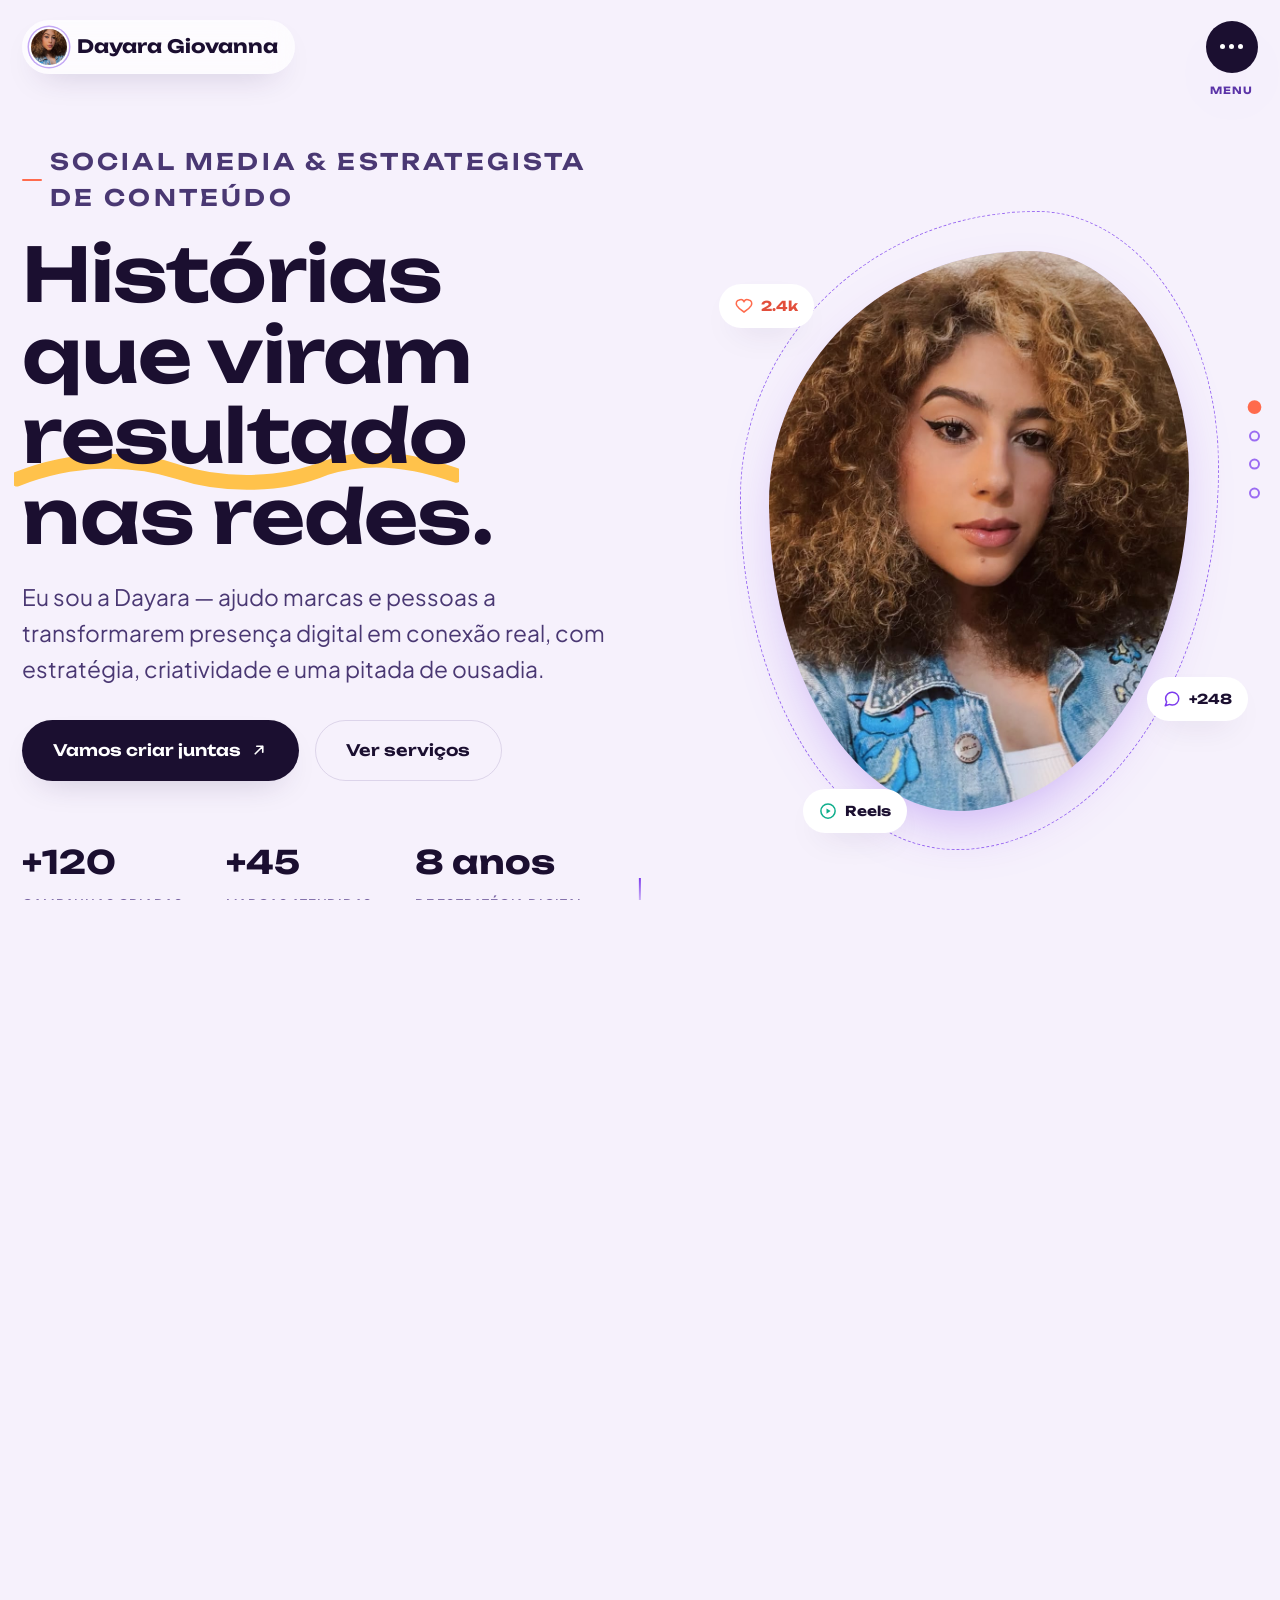
==== commit 49ece3ab: "ajusta navegação, letreiro, balões, dropdowns e carrossel de depoimentos" ====
--- a/index.html
+++ b/index.html
@@ -36,12 +36,11 @@
   </header>
 
   <nav class="nav-overlay" id="menu-principal" aria-label="Navegação principal">
-    <span class="nav-close-hint">Esc para fechar</span>
     <div class="nav-overlay__links">
-      <div class="nav-overlay__item"><a class="nav-overlay__link" data-nav-link="home" href="index.html"><span class="num">01</span> Home</a></div>
-      <div class="nav-overlay__item"><a class="nav-overlay__link" data-nav-link="sobre" href="sobre.html"><span class="num">02</span> Sobre mim</a></div>
-      <div class="nav-overlay__item"><a class="nav-overlay__link" data-nav-link="servicos" href="servicos.html"><span class="num">03</span> Serviços</a></div>
-      <div class="nav-overlay__item"><a class="nav-overlay__link" data-nav-link="contato" href="contato.html"><span class="num">04</span> Contato</a></div>
+      <div class="nav-overlay__item"><a class="nav-overlay__link" data-nav-link="home" href="index.html"><span class="num">01</span> Início</a></div>
+      <div class="nav-overlay__item"><a class="nav-overlay__link" data-nav-link="sobre" href="sobre.html"><span class="num">02</span> Minha história</a></div>
+      <div class="nav-overlay__item"><a class="nav-overlay__link" data-nav-link="servicos" href="servicos.html"><span class="num">03</span> Soluções</a></div>
+      <div class="nav-overlay__item"><a class="nav-overlay__link" data-nav-link="contato" href="contato.html"><span class="num">04</span> Fale Comigo</a></div>
     </div>
     <div class="nav-overlay__side">
       <div class="nav-overlay__blob" aria-hidden="true"></div>
@@ -55,10 +54,10 @@
   </nav>
 
   <nav class="dot-rail" aria-label="Navegação rápida entre seções">
-    <div class="dot-rail__item" data-nav-link="home" aria-current="page"><a class="dot-rail__dot" href="index.html" aria-label="Home"></a><span class="dot-rail__tip">Home</span></div>
-    <div class="dot-rail__item" data-nav-link="sobre"><a class="dot-rail__dot" href="sobre.html" aria-label="Sobre mim"></a><span class="dot-rail__tip">Sobre mim</span></div>
-    <div class="dot-rail__item" data-nav-link="servicos"><a class="dot-rail__dot" href="servicos.html" aria-label="Serviços"></a><span class="dot-rail__tip">Serviços</span></div>
-    <div class="dot-rail__item" data-nav-link="contato"><a class="dot-rail__dot" href="contato.html" aria-label="Contato"></a><span class="dot-rail__tip">Contato</span></div>
+    <div class="dot-rail__item" data-nav-link="home" aria-current="page"><a class="dot-rail__dot" href="index.html" aria-label="Início"></a><span class="dot-rail__tip">Início</span></div>
+    <div class="dot-rail__item" data-nav-link="sobre"><a class="dot-rail__dot" href="sobre.html" aria-label="Minha história"></a><span class="dot-rail__tip">Minha história</span></div>
+    <div class="dot-rail__item" data-nav-link="servicos"><a class="dot-rail__dot" href="servicos.html" aria-label="Soluções"></a><span class="dot-rail__tip">Soluções</span></div>
+    <div class="dot-rail__item" data-nav-link="contato"><a class="dot-rail__dot" href="contato.html" aria-label="Fale Comigo"></a><span class="dot-rail__tip">Fale Comigo</span></div>
   </nav>
 
   <main id="conteudo">
@@ -107,8 +106,22 @@
 
     <div class="marquee" aria-hidden="true">
       <div class="marquee__track">
-        <span>Estratégia<span>Conteúdo</span><span>Design</span><span>Copywriting</span><span>Tráfego</span><span>Branding</span></span>
-        <span>Estratégia<span>Conteúdo</span><span>Design</span><span>Copywriting</span><span>Tráfego</span><span>Branding</span></span>
+        <div class="marquee__group">
+          <span>Conteúdo</span>
+          <span>Design</span>
+          <span>Copywriting</span>
+          <span>Tráfego</span>
+          <span>Branding</span>
+          <span>Estratégia</span>
+        </div>
+        <div class="marquee__group">
+          <span>Conteúdo</span>
+          <span>Design</span>
+          <span>Copywriting</span>
+          <span>Tráfego</span>
+          <span>Branding</span>
+          <span>Estratégia</span>
+        </div>
       </div>
     </div>
 
@@ -218,10 +231,10 @@
         <div class="footer-col">
           <h4>Navegação</h4>
           <ul>
-            <li><a href="index.html">Home</a></li>
-            <li><a href="sobre.html">Sobre mim</a></li>
-            <li><a href="servicos.html">Serviços</a></li>
-            <li><a href="contato.html">Contato</a></li>
+            <li><a href="index.html">Início</a></li>
+            <li><a href="sobre.html">Minha história</a></li>
+            <li><a href="servicos.html">Soluções</a></li>
+            <li><a href="contato.html">Fale Comigo</a></li>
           </ul>
         </div>
         <div class="footer-col">
--- a/assets/css/base.css
+++ b/assets/css/base.css
@@ -48,10 +48,10 @@
   --fs-sm: clamp(0.9rem, 0.87rem + 0.15vw, 1rem);
   --fs-base: clamp(1rem, 0.96rem + 0.2vw, 1.125rem);
   --fs-md: clamp(1.2rem, 1.1rem + 0.4vw, 1.5rem);
-  --fs-lg: clamp(1.6rem, 1.4rem + 0.9vw, 2.3rem);
-  --fs-xl: clamp(1.9rem, 1.5rem + 1.7vw, 3.6rem);
-  --fs-2xl: clamp(2.15rem, 1.7rem + 2.7vw, 5.4rem);
-  --fs-3xl: clamp(2.5rem, 1.8rem + 4.6vw, 7.8rem);
+  --fs-lg: clamp(1.6rem, 1.38rem + 0.8vw, 2.1rem);
+  --fs-xl: clamp(1.9rem, 1.45rem + 1.4vw, 3.1rem);
+  --fs-2xl: clamp(2.1rem, 1.6rem + 2.2vw, 4.6rem);
+  --fs-3xl: clamp(2.4rem, 1.7rem + 3.7vw, 6.5rem);
 
   /* ---- Espaçamento ---- */
   --space-2xs: 0.4rem;
@@ -300,8 +300,8 @@
 .nav-toggle {
   pointer-events: auto;
   position: relative;
-  width: 62px;
-  height: 62px;
+  width: 52px;
+  height: 52px;
   border-radius: 50%;
   background: var(--ink);
   box-shadow: var(--shadow-lift);
@@ -313,8 +313,8 @@
 
 .nav-toggle__icon {
   position: relative;
-  width: 22px;
-  height: 22px;
+  width: 18px;
+  height: 18px;
   display: flex;
   align-items: center;
   justify-content: center;
@@ -325,12 +325,12 @@
   display: flex;
   align-items: center;
   justify-content: center;
-  gap: 5px;
+  gap: 4px;
   transition: opacity var(--dur-fast) var(--ease-out), transform var(--dur-fast) var(--ease-out);
 }
 .nav-toggle__dots span {
-  width: 6px;
-  height: 6px;
+  width: 5px;
+  height: 5px;
   border-radius: 50%;
   background: var(--white);
   flex-shrink: 0;
@@ -338,8 +338,8 @@
 .nav-toggle__x {
   position: absolute;
   inset: 0;
-  width: 22px;
-  height: 22px;
+  width: 18px;
+  height: 18px;
   color: var(--white);
   opacity: 0;
   transform: rotate(-35deg) scale(0.5);
@@ -460,21 +460,6 @@
   filter: blur(10px);
   opacity: 0.55;
   border-radius: 50%;
-}
-
-.nav-close-hint {
-  position: absolute;
-  bottom: var(--space-sm);
-  left: clamp(1.8rem, 6vw, 6rem);
-  color: var(--purple-300);
-  font-size: var(--fs-xs);
-  letter-spacing: 0.1em;
-  text-transform: uppercase;
-  z-index: 1;
-}
-
-@media (max-width: 760px) {
-  .nav-close-hint { left: 1.6rem; bottom: 1.3rem; }
 }
 
 body.nav-open { overflow: hidden; }
@@ -671,11 +656,18 @@
 }
 .marquee__track {
   display: inline-flex;
+  animation: marquee 28s linear infinite;
+  will-change: transform;
+  backface-visibility: hidden;
+}
+.marquee__group {
+  display: inline-flex;
+  align-items: center;
   gap: 2.5rem;
-  animation: marquee 28s linear infinite;
-}
-.marquee:hover .marquee__track { animation-play-state: paused; }
-.marquee__track span {
+  padding-right: 2.5rem;
+  flex-shrink: 0;
+}
+.marquee__group span {
   font-family: var(--font-display);
   font-size: clamp(1.1rem, 2.4vw, 1.9rem);
   color: var(--purple-300);
@@ -683,10 +675,10 @@
   align-items: center;
   gap: 2.5rem;
 }
-.marquee__track span::after { content: '✦'; color: var(--coral-500); font-size: 1rem; }
+.marquee__group span::after { content: '✦'; color: var(--coral-500); font-size: 1rem; }
 @keyframes marquee {
-  from { transform: translateX(0); }
-  to { transform: translateX(-50%); }
+  from { transform: translate3d(0, 0, 0); }
+  to { transform: translate3d(-50%, 0, 0); }
 }
 
 /* ---- Skip/util ---- */
